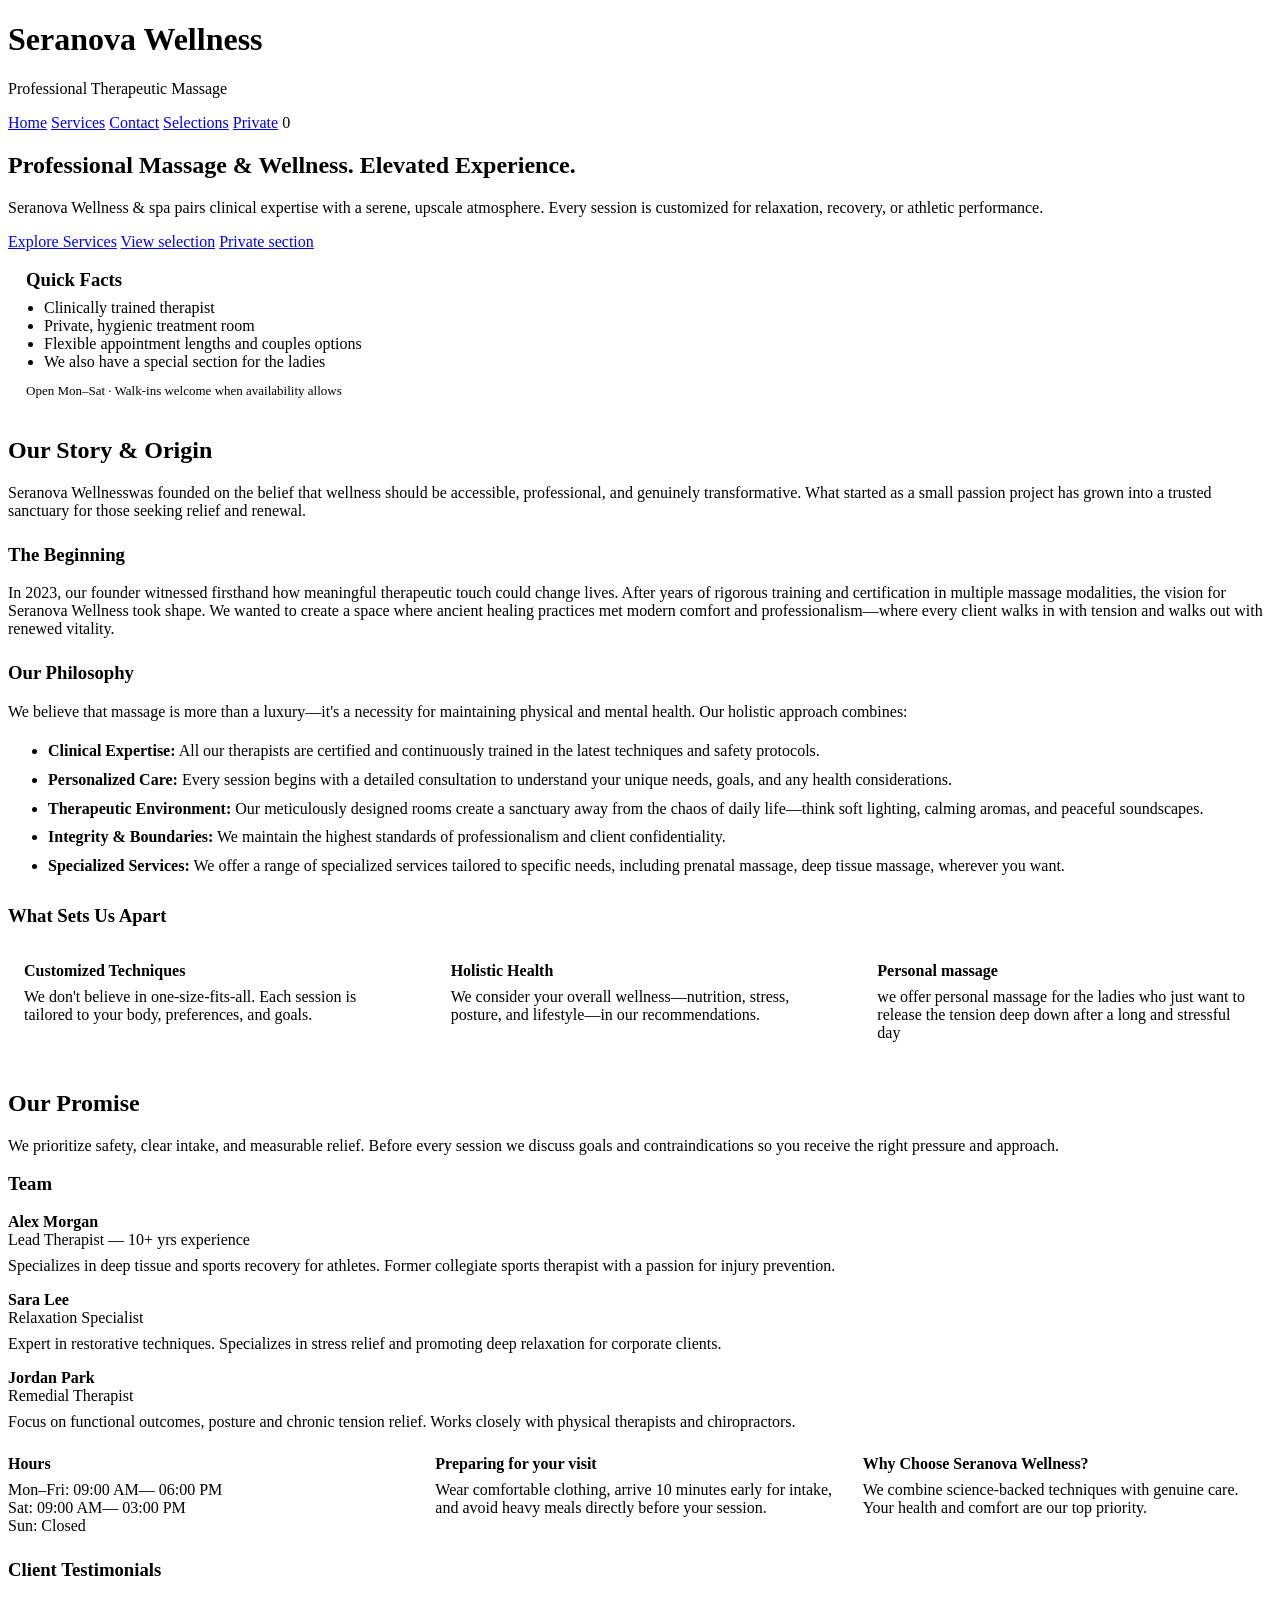
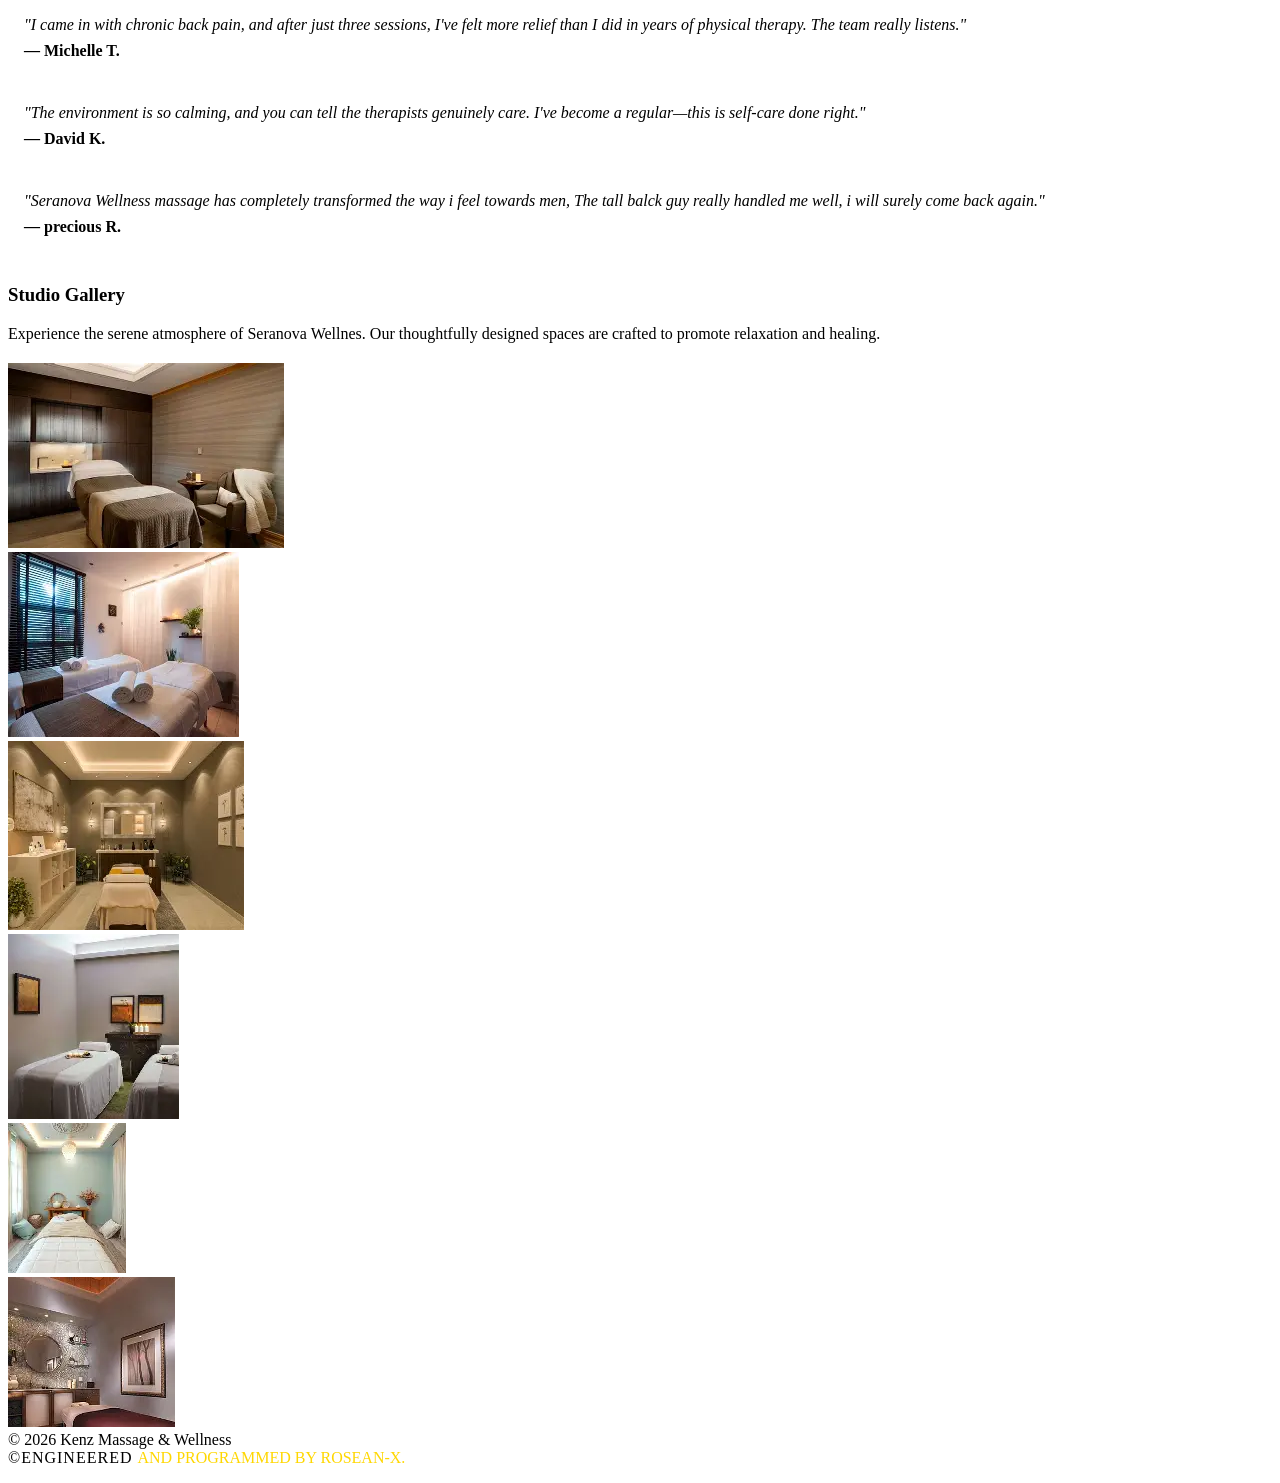
==== index.html @ 3b34d6ab "Add files via upload" ====
<!DOCTYPE html>
<html lang="en">
  <head>
    <meta charset="utf-8" />
    <meta name="viewport" content="width=device-width,initial-scale=1" />
    <title>Seranova Wellness &amp; Massage— About</title>
    <link rel="stylesheet" href="css/styles.css">
    <meta name="description" content="Seranova Wellness & Massage offers professional therapeutic and relaxation massage services in a premium, calming environment. Tailored treatments for recovery, performance, and stress relief.">
  </head>
  <body>
    <header class="site-header">
      <div class="wrap">
        <div>
          <h1 class="brand">Seranova Wellness</h1>
          <p class="tagline">Professional Therapeutic Massage</p>
        </div>
        <nav class="nav">
          <a href="index.html" class="nav-link">Home</a>
          <a href="services.html" class="nav-link">Services</a>
          <a href="contact.html" class="nav-link">Contact</a>
          <a href="quote.html" class="nav-link">Selections</a>          <a href="private.html" class="nav-link">Private</a>          <span id="cartCount" class="cart-count">0</span>
        </nav>
      </div>
    </header>

    <main class="wrap main-hero">
      <section class="hero">
        <div class="hero-left">
          <h1 class="hero-title">Professional Massage &amp; Wellness. Elevated Experience.</h1>
          <p class="hero-sub muted">Seranova Wellness &amp; spa pairs clinical expertise with a serene, upscale atmosphere. Every session is customized for relaxation, recovery, or athletic performance.</p>
          <div class="hero-cta">
            <a class="btn" href="services.html">Explore Services</a>
            <a class="btn secondary" href="quote.html">View selection</a>
            <a class="btn secondary" href="private.html">Private section</a>
          </div>
        </div>
        <div style="width:380px">
          <div class="card" style="padding:18px">
            <h3 style="margin:0 0 8px 0">Quick Facts</h3>
            <ul style="margin:0; padding-left:18px; color:var(--muted)">
              <li>Clinically trained therapist</li>
              <li>Private, hygienic treatment room</li>
              <li>Flexible appointment lengths and couples options</li>
              <li>We also have a special section for the ladies</li>
            </ul>
            <div style="margin-top:12px; color:var(--muted); font-size:13px">Open Mon–Sat · Walk-ins welcome when availability allows</div>
          </div>
        </div>
      </section>

      <section style="margin-top:20px" class="card">
        <h2>Our Story & Origin</h2>
        <p class="muted">Seranova Wellnesswas founded on the belief that wellness should be accessible, professional, and genuinely transformative. What started as a small passion project has grown into a trusted sanctuary for those seeking relief and renewal.</p>

        <h3 style="margin-top:24px">The Beginning</h3>
        <p>In 2023, our founder witnessed firsthand how meaningful therapeutic touch could change lives. After years of rigorous training and certification in multiple massage modalities, the vision for Seranova Wellness took shape. We wanted to create a space where ancient healing practices met modern comfort and professionalism—where every client walks in with tension and walks out with renewed vitality.</p>

        <h3 style="margin-top:24px">Our Philosophy</h3>
        <p>We believe that massage is more than a luxury—it's a necessity for maintaining physical and mental health. Our holistic approach combines:</p>
        <ul style="color:var(--muted); line-height:1.8">
          <li><strong style="color:var(--text)">Clinical Expertise:</strong> All our therapists are certified and continuously trained in the latest techniques and safety protocols.</li>
          <li><strong style="color:var(--text)">Personalized Care:</strong> Every session begins with a detailed consultation to understand your unique needs, goals, and any health considerations.</li>
          <li><strong style="color:var(--text)">Therapeutic Environment:</strong> Our meticulously designed rooms create a sanctuary away from the chaos of daily life—think soft lighting, calming aromas, and peaceful soundscapes.</li>
          <li><strong style="color:var(--text)">Integrity & Boundaries:</strong> We maintain the highest standards of professionalism and client confidentiality.</li>
          <li><strong style="color:var(--text)">Specialized Services:</strong> We offer a range of specialized services tailored to specific needs, including prenatal massage, deep tissue massage, wherever you want.</li>
        </ul>

        <h3 style="margin-top:24px">What Sets Us Apart</h3>
        <div style="display:grid; grid-template-columns:repeat(auto-fit,minmax(200px,1fr)); gap:16px; margin-top:16px">
          <div style="background:rgba(255,255,255,0.15); backdrop-filter:blur(10px); padding:16px; border-radius:10px; border-left:4px solid var(--gold)">
            <strong style="color:var(--text)">Customized Techniques</strong>
            <p class="muted" style="margin:8px 0 0 0">We don't believe in one-size-fits-all. Each session is tailored to your body, preferences, and goals.</p>
          </div>
          <div style="background:rgba(255,255,255,0.15); backdrop-filter:blur(10px); padding:16px; border-radius:10px; border-left:4px solid var(--gold)">
            <strong style="color:var(--text)">Holistic Health</strong>
            <p class="muted" style="margin:8px 0 0 0">We consider your overall wellness—nutrition, stress, posture, and lifestyle—in our recommendations.</p>
          </div>
          <div style="background:rgba(255,255,255,0.15); backdrop-filter:blur(10px); padding:16px; border-radius:10px; border-left:4px solid var(--gold)">
            <strong style="color:var(--text)">Personal massage</strong>
            <p class="muted" style="margin:8px 0 0 0">we offer personal massage for the ladies who just want to release the tension deep down after a long and stressful day</p>
          </div>
        </div>

        <h2 style="margin-top:32px">Our Promise</h2>
        <p class="muted">We prioritize safety, clear intake, and measurable relief. Before every session we discuss goals and contraindications so you receive the right pressure and approach.</p>

        <h3 style="margin-top:18px">Team</h3>
        <div class="team">
          <div class="team-member">
            <div style="display:flex; align-items:center">
              <!-- add a real photo by specifying a background-image on the avatar -->
              <div class="avatar" style="background-image:url('member2.webp');"></div>
              <div>
                <strong>Alex Morgan</strong>
                <div class="muted">Lead Therapist — 10+ yrs experience</div>
              </div>
            </div>
            <p class="muted" style="margin-top:8px">Specializes in deep tissue and sports recovery for athletes. Former collegiate sports therapist with a passion for injury prevention.</p>
          </div>

          <div class="team-member">
            <div style="display:flex; align-items:center">
              <!-- Sara's photo placed as background; previously a separate img tag was present -->
              <div class="avatar" style="background-image:url('member.webp');"></div>
              <div>
                <strong>Sara Lee</strong>
                <div class="muted">Relaxation Specialist</div>
              </div>
            </div>
            <p class="muted" style="margin-top:8px">Expert in restorative techniques. Specializes in stress relief and promoting deep relaxation for corporate clients.</p>
          </div>

          <div class="team-member">
            <div style="display:flex; align-items:center">
              <div class="avatar" style="background-image:url('member3.webp');"></div>
              <div>
                <strong>Jordan Park</strong>
                <div class="muted">Remedial Therapist</div>
              </div>
            </div>
            <p class="muted" style="margin-top:8px">Focus on functional outcomes, posture and chronic tension relief. Works closely with physical therapists and chiropractors.</p>
          </div>
        </div>

        <div style="margin-top:24px; display:grid; grid-template-columns:repeat(auto-fit,minmax(220px,1fr)); gap:18px">
          <div>
            <h4 style="margin:0; color:var(--text)">Hours</h4>
            <div class="muted" style="margin-top:8px">Mon–Fri: 09:00 AM— 06:00 PM<br>Sat: 09:00 AM— 03:00 PM<br>Sun: Closed</div>
          </div>

          <div>
            <h4 style="margin:0; color:var(--text)">Preparing for your visit</h4>
            <div class="muted" style="margin-top:8px">Wear comfortable clothing, arrive 10 minutes early for intake, and avoid heavy meals directly before your session.</div>
          </div>

          <div>
            <h4 style="margin:0; color:var(--text)">Why Choose Seranova Wellness?</h4>
            <div class="muted" style="margin-top:8px">We combine science-backed techniques with genuine care. Your health and comfort are our top priority.</div>
          </div>
        </div>

        <h3 style="margin-top:24px">Client Testimonials</h3>
        <div style="display:grid; gap:12px; margin-top:16px">
          <div style="background:rgba(255,255,255,0.15); backdrop-filter:blur(10px); padding:16px; border-radius:10px; border-left:4px solid var(--gold)">
            <p class="muted" style="margin:0 0 8px 0; font-style:italic">"I came in with chronic back pain, and after just three sessions, I've felt more relief than I did in years of physical therapy. The team really listens."</p>
            <strong style="color:var(--text)">— Michelle T.</strong>
          </div>
          <div style="background:rgba(255,255,255,0.15); backdrop-filter:blur(10px); padding:16px; border-radius:10px; border-left:4px solid var(--gold)">
            <p class="muted" style="margin:0 0 8px 0; font-style:italic">"The environment is so calming, and you can tell the therapists genuinely care. I've become a regular—this is self-care done right."</p>
            <strong style="color:var(--text)">— David K.</strong>
          </div>
          <div style="background:rgba(255,255,255,0.15); backdrop-filter:blur(10px); padding:16px; border-radius:10px; border-left:4px solid var(--gold)">
            <p class="muted" style="margin:0 0 8px 0; font-style:italic">"Seranova Wellness massage has completely transformed the way i feel towards men, The tall balck guy really handled me well, i will surely come back again."</p>
            <strong style="color:var(--text)">— precious R.</strong>
          </div>
        </div>

        <h3 style="margin-top:32px">Studio Gallery</h3>
        <p class="muted" style="margin-bottom:20px">Experience the serene atmosphere of Seranova Wellnes. Our thoughtfully designed spaces are crafted to promote relaxation and healing.</p>
        <div class="image-grid">
          <div class="image-item">
            <img src="massage.webp" alt="Massage therapy room" />
          </div>
          <div class="image-item">
            <img src="massage2.webp" alt="Aromatherapy setup" />
          </div>
          <div class="image-item">
            <img src="massage3.webp" alt="Spa facility" />
          </div>
          <div class="image-item">
            <img src="massage4.webp" alt="Relaxation area" />
          </div>
          <div class="image-item">
            <img src="massage5.webp" alt="Wellness space" />
          </div>
          <div class="image-item">
            <img src="massage6.webp" alt="Professional workspace" />
          </div>
        </div>
      </section>
    </main>

    <footer class="site-footer"><div class="wrap muted">© <span id="year"></span> Kenz Massage &amp; Wellness</div>
<span style="letter-spacing: 1px;">&copy;ENGINEERED </span>
        <a href="https://alvinkill.github.io/portfolio/" target="_blank"
            style="color: gold; text-decoration:none; font-weight:100"> AND PROGRAMMED BY ROSEAN-X.</a></p>
</footer>

    <script>
      document.getElementById('year').textContent = new Date().getFullYear();
      function updateCartCount(){
        try{ const cart=JSON.parse(localStorage.getItem('km_cart')||'{}'); let count=0; Object.values(cart).forEach(v=>count+=v.qty||0); document.getElementById('cartCount').textContent = count; }
        catch(e){document.getElementById('cartCount').textContent='0'}
      }
      updateCartCount();
      window.addEventListener('storage', updateCartCount);
      // highlight active link
      (function(){
        const path = window.location.pathname.split('/').pop();
        document.querySelectorAll('.nav-link').forEach(l=>{
          if(l.getAttribute('href')===path) l.classList.add('active');
        });
      })();    </script>
  </body>
</html>
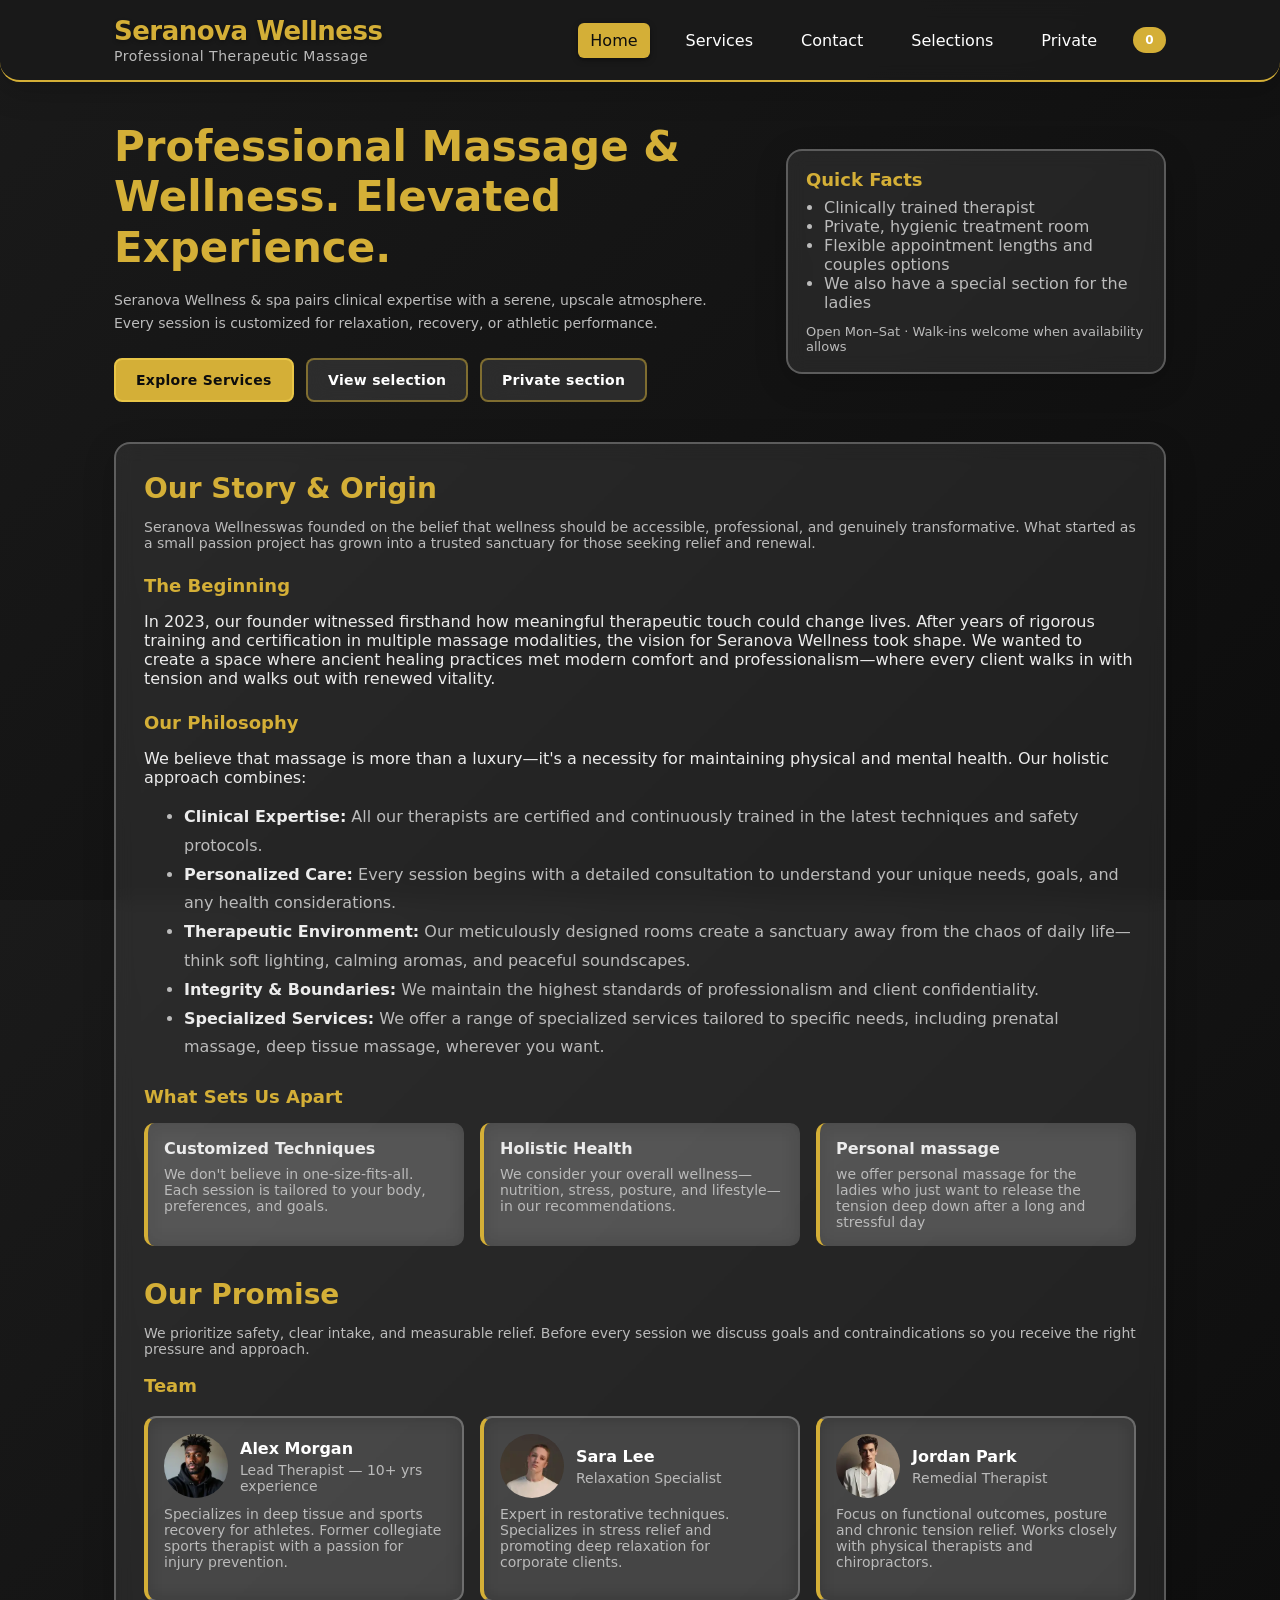
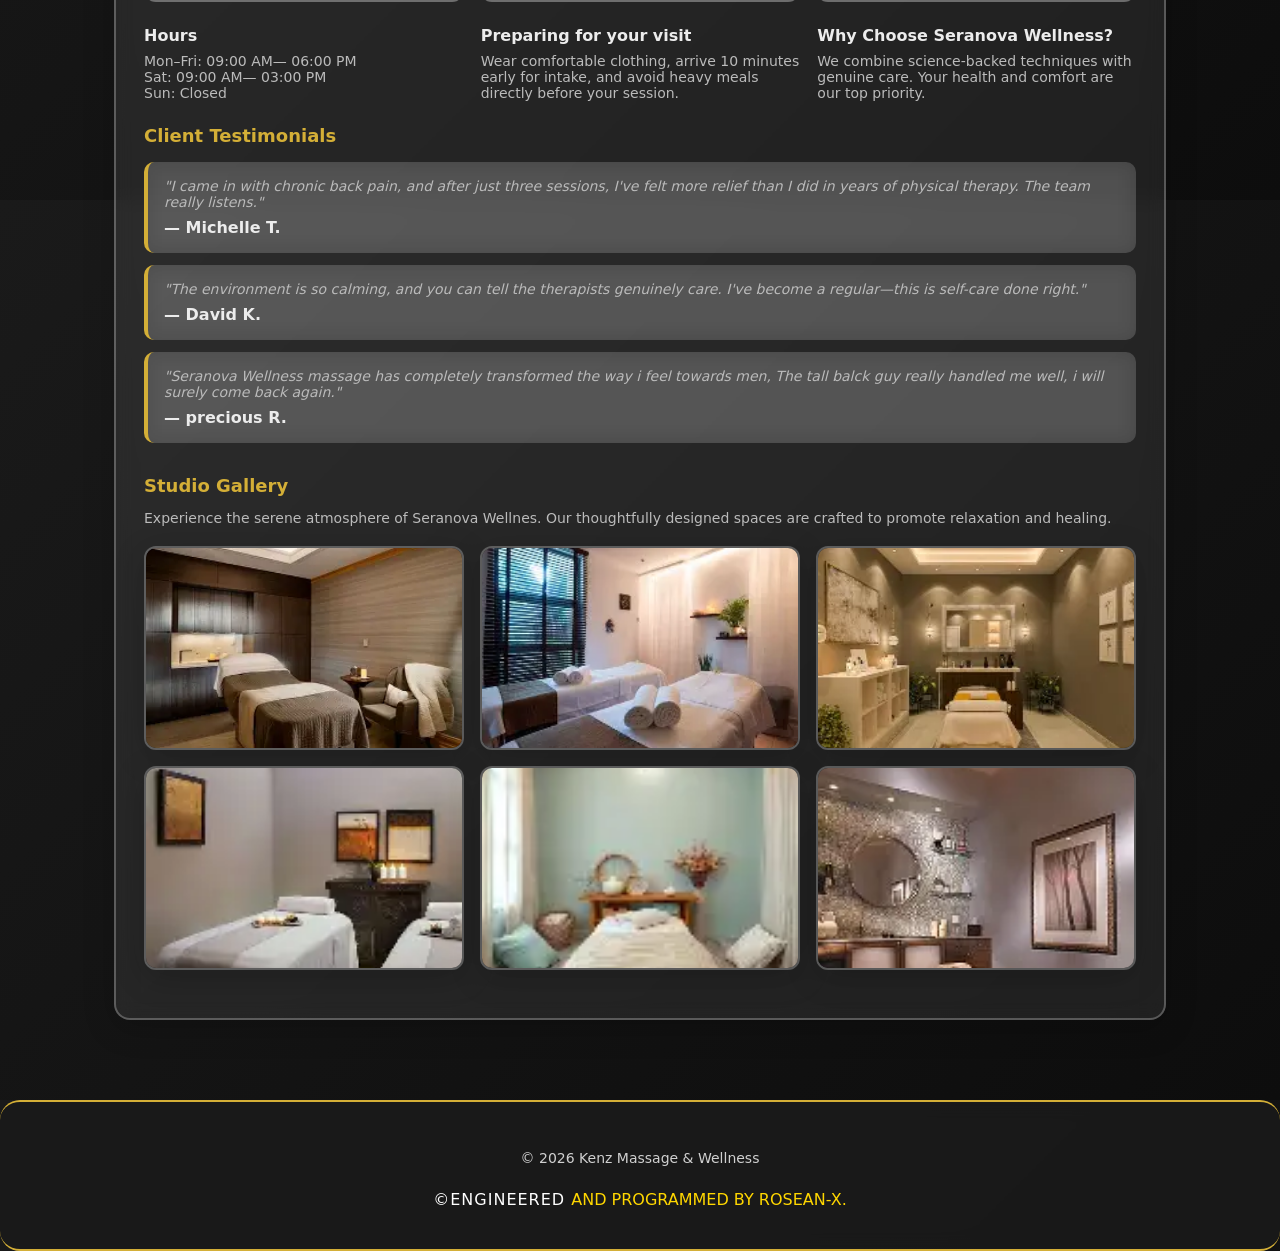
==== commit 9d30e4b9: "Fix HTML encoding and update stylesheet link" ====
--- a/index.html
+++ b/index.html
@@ -4,7 +4,7 @@
     <meta charset="utf-8" />
     <meta name="viewport" content="width=device-width,initial-scale=1" />
     <title>Seranova Wellness &amp; Massage— About</title>
-    <link rel="stylesheet" href="css/styles.css">
+    <link rel="stylesheet" href="styles.css">
     <meta name="description" content="Seranova Wellness & Massage offers professional therapeutic and relaxation massage services in a premium, calming environment. Tailored treatments for recovery, performance, and stress relief.">
   </head>
   <body>
@@ -203,3 +203,4 @@
       })();    </script>
   </body>
 </html>
+
--- a/styles.css
+++ b/styles.css
@@ -0,0 +1,486 @@
+/* Professional Black & Gold with Glassmorphism */
+:root{
+    /* primary text color on dark backgrounds */
+    --primary:#ffffff;
+    --primary-dark:#0d0d0d;
+    --gold:#D4AF37;
+    --gold-light:#E8C547;
+    --text:#ececec;
+    --muted:#bbbbbb;
+    --border:#333333;
+    --bg:#1a1a1a;
+    --white:#ffffff;
+    --glass-border:rgba(255,255,255,0.25);
+    --glass-bg:rgba(255,255,255,0.08);
+    --glass-shadow:0 8px 32px rgba(0,0,0,0.2)
+}
+
+*{box-sizing:border-box}
+html,body{height:100%; margin:0}
+
+body{
+    font-family:Inter,system-ui,Segoe UI,Roboto,Arial,sans-serif;
+    color:var(--text);
+    background:linear-gradient(135deg, var(--bg) 0%, var(--primary-dark) 100%);
+    -webkit-font-smoothing:antialiased;
+    min-height:100vh
+}
+
+/* Header & Navigation - Glassmorphism */
+.site-header{
+    background:rgba(26,26,26,0.85);
+    backdrop-filter:blur(10px);
+    -webkit-backdrop-filter:blur(10px);
+    color:var(--white);
+    border-bottom:2px solid var(--gold);
+    box-shadow:var(--glass-shadow);
+    position:sticky;
+    top:0;
+    border-radius: 0 0 20px 20px;
+    z-index:1000
+}
+
+.site-header .wrap{
+    display:flex;
+    align-items:center;
+    justify-content:space-between;
+    max-width:1100px;
+    margin:0 auto;
+    padding:16px 24px
+}
+
+.tagline{
+    font-size:14px;
+    color:var(--muted);
+    margin:2px 0 0 0;
+    letter-spacing:0.5px;
+}
+
+.brand{
+    margin:0;
+    font-size:26px;
+    font-weight:800;
+    letter-spacing:-0.5px;
+    color:var(--gold);
+    text-shadow:0 2px 4px rgba(0,0,0,0.3)
+}
+
+.nav{
+    display:flex;
+    gap:24px;
+    align-items:center
+}
+
+.nav-link{
+    color:var(--white);
+    text-decoration:none;
+    padding:8px 12px;
+    font-weight:500;
+    border-radius:6px;
+    transition:all 0.3s ease;
+    position:relative
+}
+
+.nav-link:hover{
+    background:rgba(212,175,55,0.2);
+    color:var(--gold-light)
+}
+
+.cart-count{
+    background:var(--gold);
+    color:var(--primary);
+    padding:6px 12px;
+    border-radius:20px;
+    font-weight:700;
+    font-size:12px;
+    letter-spacing:0.5px
+}
+
+/* Layout */
+.wrap{
+    max-width:1100px;
+    margin:0 auto;
+    padding:24px
+}
+
+.main-hero{
+    padding:40px 24px
+}
+
+/* Hero Section */
+.hero{
+    display:flex;
+    gap:40px;
+    align-items:center;
+    margin-bottom:40px
+}
+
+.hero-left{flex:1}
+
+.hero-title{
+    font-size:42px;
+    font-weight:800;
+    margin:0 0 16px 0;
+    color:var(--gold);
+    line-height:1.2
+}
+
+.hero-sub{
+    color:var(--muted);
+    margin:0 0 24px 0;
+    font-size:16px;
+    line-height:1.6
+}
+
+.hero-cta{
+    display:flex;
+    gap:12px;
+    flex-wrap:wrap
+}
+
+/* Glassmorphic Cards */
+.card{
+    background:var(--glass-bg);
+    backdrop-filter:blur(10px);
+    -webkit-backdrop-filter:blur(10px);
+    border-radius:16px;
+    padding:28px;
+    box-shadow:var(--glass-shadow);
+    border:2px solid var(--glass-border);
+    transition:all 0.3s ease
+}
+
+.card:hover{
+    box-shadow:0 12px 40px rgba(212,175,55,0.15);
+    border-color:rgba(212,175,55,0.5)
+}
+
+.card h2{
+    margin-top:0;
+    color:var(--gold);
+    font-size:28px;
+    margin-bottom:12px
+}
+
+.card h3{
+    color:var(--gold);
+    font-size:18px;
+    margin-bottom:12px
+}
+
+.card h4{
+    color:var(--text);
+    margin:12px 0 8px 0
+}
+
+/* Typography */
+.muted{color:var(--muted); font-size:14px}
+
+.about h2{margin-top:0}
+
+/* Buttons */
+.btn, button.btn{
+    background:var(--gold);
+    color:var(--primary-dark);
+    padding:12px 20px;
+    border-radius:8px;
+    text-decoration:none;
+    font-weight:600;
+    font-size:14px;
+    border:2px solid var(--gold-light);
+    cursor:pointer;
+    transition:all 0.3s ease;
+    display:inline-block;
+    letter-spacing:0.3px
+}
+
+.btn:hover, button.btn:hover{
+    transform:translateY(-2px);
+    box-shadow:0 6px 20px rgba(212,175,55,0.5);
+    background:linear-gradient(135deg, var(--gold-light) 0%, var(--gold) 100%);
+    color:var(--primary-dark)
+}
+
+.btn.secondary, button.btn.secondary{
+    background:rgba(255,255,255,0.1);
+    color:var(--primary);
+    border:2px solid rgba(212,175,55,0.5);
+    backdrop-filter:blur(10px)
+}
+
+.btn.secondary:hover, button.btn.secondary:hover{
+    background:rgba(212,175,55,0.2);
+    border-color:var(--gold);
+    transform:translateY(-2px)
+}
+
+.btn.small{
+    padding:8px 12px;
+    font-size:12px
+}
+
+/* Forms */
+input[type="text"],
+input[type="email"],
+textarea{
+    width:100%;
+    padding:12px;
+    border:2px solid rgba(212,175,55,0.3);
+    border-radius:8px;
+    font-family:inherit;
+    font-size:14px;
+    transition:all 0.3s ease;
+    margin-bottom:12px;
+    background:rgba(255,255,255,0.7);
+    backdrop-filter:blur(10px)
+}
+
+input[type="text"]:focus,
+input[type="email"]:focus,
+textarea:focus{
+    outline:none;
+    border-color:var(--gold);
+    box-shadow:0 0 0 3px rgba(212,175,55,0.2);
+    background:rgba(255,255,255,0.9)
+}
+
+/* Services/Cart layout */
+.grid{
+    display:grid;
+    grid-template-columns:1fr 340px;
+    gap:24px
+}
+
+.services{
+    display:grid;
+    grid-template-columns:repeat(auto-fill,minmax(240px,1fr));
+    gap:16px
+}
+
+.service{
+    background:var(--glass-bg);
+    backdrop-filter:blur(10px);
+    -webkit-backdrop-filter:blur(10px);
+    padding:18px;
+    border-radius:12px;
+    border:2px solid var(--glass-border);
+    transition:all 0.3s ease;
+    height:100%
+}
+
+.service:hover{
+    border-color:var(--gold);
+    box-shadow:0 8px 24px rgba(212,175,55,0.2)
+}
+
+.service img{
+    width:100%;
+    height:150px;
+    object-fit:cover;
+    border-radius:8px;
+    margin-bottom:12px
+}
+
+.service h3{
+    margin:0 0 8px 0;
+    color:var(--primary);
+    font-size:16px
+}
+
+.service p{
+    color:var(--muted);
+    margin:8px 0;
+    font-size:13px
+}
+
+.meta{
+    display:flex;
+    justify-content:space-between;
+    align-items:center;
+    margin-top:12px
+}
+
+.meta strong{
+    color:var(--gold);
+    font-size:16px
+}
+
+.cart-list{
+    max-height:400px;
+    overflow-y:auto;
+    border:2px solid rgba(212,175,55,0.2);
+    border-radius:12px;
+    padding:0;
+    background:var(--glass-bg);
+    backdrop-filter:blur(10px)
+}
+
+.cart-item{
+    display:flex;
+    justify-content:space-between;
+    padding:12px;
+    border-bottom:1px dashed rgba(212,175,55,0.2);
+    font-size:13px
+}
+
+.cart-item:last-child{
+    border-bottom:none
+}
+
+.totals{
+    display:flex;
+    justify-content:space-between;
+    padding:12px 0;
+    font-weight:600;
+    border-top:2px dashed rgba(212,175,55,0.3);
+    margin-top:12px;
+    color:var(--text)
+}
+
+/* Team */
+.team{
+    display:grid;
+    grid-template-columns:repeat(auto-fit,minmax(240px,1fr));
+    gap:16px;
+    margin:20px 0
+}
+
+.team-member{
+    background:var(--glass-bg);
+    backdrop-filter:blur(10px);
+    -webkit-backdrop-filter:blur(10px);
+    padding:16px;
+    border-radius:12px;
+    border:2px solid var(--glass-border);
+    border-left:4px solid var(--gold);
+    transition:all 0.3s ease
+}
+
+.team-member:hover{
+    box-shadow:0 8px 24px rgba(212,175,55,0.2);
+    border-color:rgba(212,175,55,0.5)
+}
+
+.team-member strong{
+    color:var(--primary);
+    display:block;
+    margin-bottom:4px
+}
+
+.avatar{
+    width:64px;
+    height:64px;
+    border-radius:50%;
+    /* default gradient shown when no photo is provided */
+    background:linear-gradient(135deg, var(--gold) 0%, var(--gold-light) 100%);
+    background-size:cover;
+    background-position:center;
+    display:inline-block;
+    margin-right:12px;
+    vertical-align:middle;
+    flex-shrink:0;
+    overflow:hidden; /* make sure extra content doesn't escape the circle */
+}
+
+/* if a photo <img> is placed inside the avatar, make it fill the container */
+.avatar img{
+    width:100%;
+    height:100%;
+    object-fit:cover;
+    display:block;
+}
+
+/* Specialties List */
+.specialties{
+    list-style:none;
+    padding:0;
+    margin:12px 0
+}
+
+.specialties li{
+    padding:10px 0;
+    border-bottom:1px solid rgba(212,175,55,0.15);
+    color:var(--muted);
+    padding-left:12px;
+    border-left:3px solid transparent;
+    transition:all 0.3s ease
+}
+
+.specialties li:hover{
+    border-left-color:var(--gold);
+    color:var(--text);
+    padding-left:16px
+}
+
+/* Image Gallery */
+.image-grid{
+    display:grid;
+    grid-template-columns:repeat(auto-fit,minmax(250px,1fr));
+    gap:16px;
+    margin:20px 0
+}
+
+.image-item{
+    border-radius:12px;
+    overflow:hidden;
+    box-shadow:var(--glass-shadow);
+    border:2px solid var(--glass-border);
+    transition:all 0.3s ease
+}
+
+.image-item img{
+    width:100%;
+    height:200px;
+    object-fit:cover;
+    display:block
+}
+
+.image-item:hover{
+    transform:scale(1.02);
+    box-shadow:0 12px 40px rgba(212,175,55,0.15)
+}
+
+/* Footer */
+.site-footer{
+    background:rgba(26,26,26,0.9);
+    backdrop-filter:blur(10px);
+    -webkit-backdrop-filter:blur(10px);
+    color:var(--white);
+    padding:24px 0;
+    text-align:center;
+    margin-top:40px;
+    border-top:2px solid var(--gold);
+    border-bottom:2px solid var(--gold);
+    border-radius: 20px;
+}
+
+/* Active navigation link */
+.nav-link.active{
+    background:var(--gold);
+    color:var(--primary-dark);
+    box-shadow:0 2px 6px rgba(0,0,0,0.4);
+}
+
+.site-footer .muted{
+    color:rgba(255,255,255,0.8)
+}
+
+/* Responsive */
+@media (max-width:900px){
+    .grid{grid-template-columns:1fr}
+    .wrap{padding:16px}
+    .hero{flex-direction:column; align-items:flex-start; gap:24px}
+    .hero-title{font-size:32px}
+    .site-header .wrap{flex-direction:column; gap:12px; align-items:flex-start}
+    .nav{gap:16px}
+    .image-grid{grid-template-columns:repeat(auto-fit,minmax(150px,1fr))}
+}
+
+.rosean{
+    display:inline-block;
+    margin-top:12px;
+    color:gold;
+    font-size:12px;
+    text-decoration:none;
+    transition:all 0.3s ease
+}
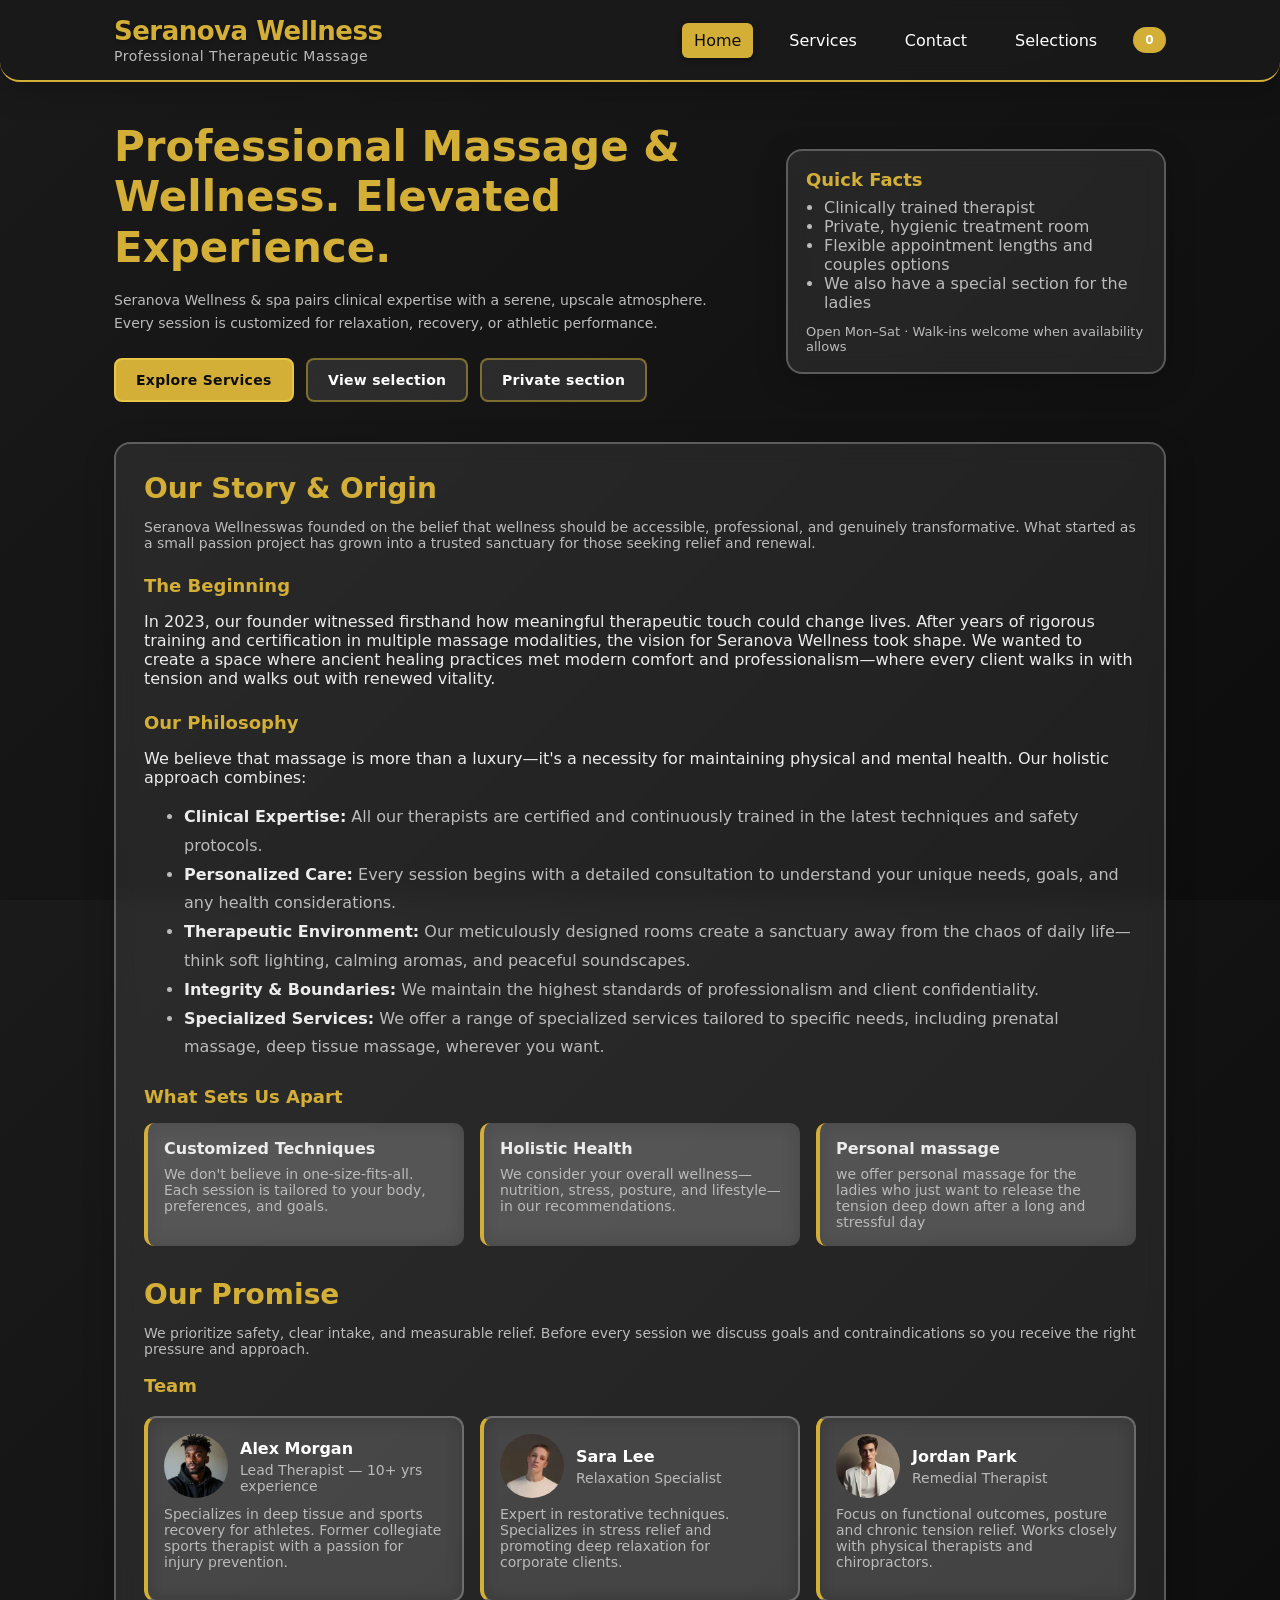
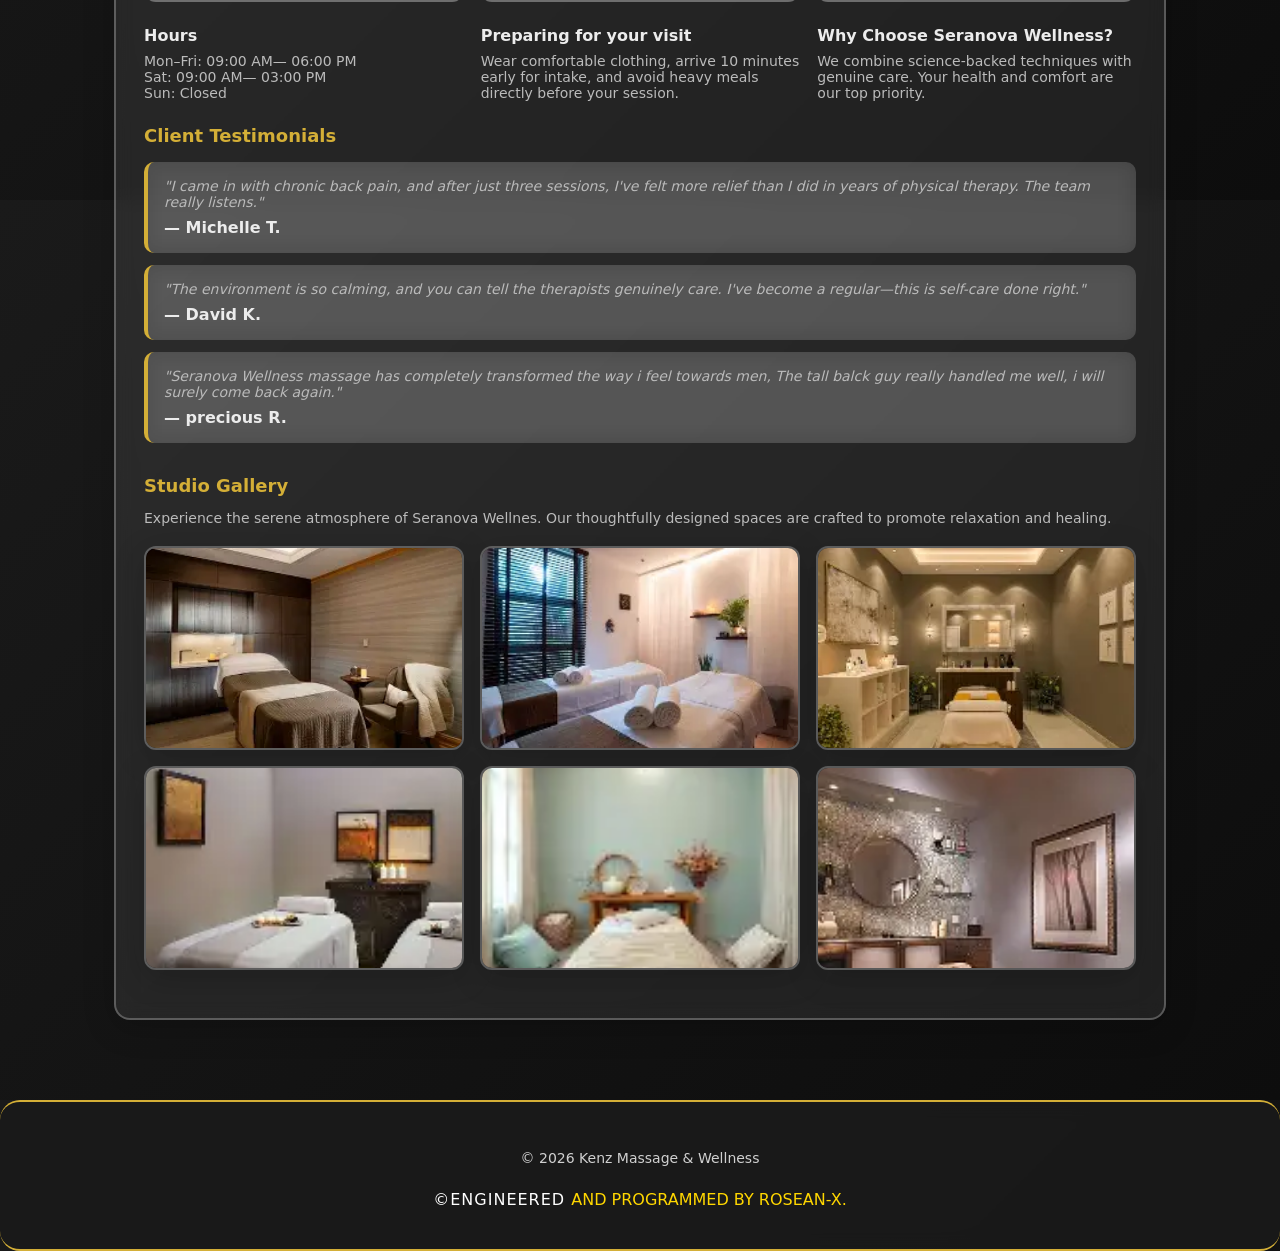
==== commit f3b4afed: "Fix formatting of navigation links in index.html" ====
--- a/index.html
+++ b/index.html
@@ -18,7 +18,8 @@
           <a href="index.html" class="nav-link">Home</a>
           <a href="services.html" class="nav-link">Services</a>
           <a href="contact.html" class="nav-link">Contact</a>
-          <a href="quote.html" class="nav-link">Selections</a>          <a href="private.html" class="nav-link">Private</a>          <span id="cartCount" class="cart-count">0</span>
+          <a href="quote.html" class="nav-link">Selections</a>          
+          <span id="cartCount" class="cart-count">0</span>
         </nav>
       </div>
     </header>
@@ -204,3 +205,4 @@
   </body>
 </html>
 
+
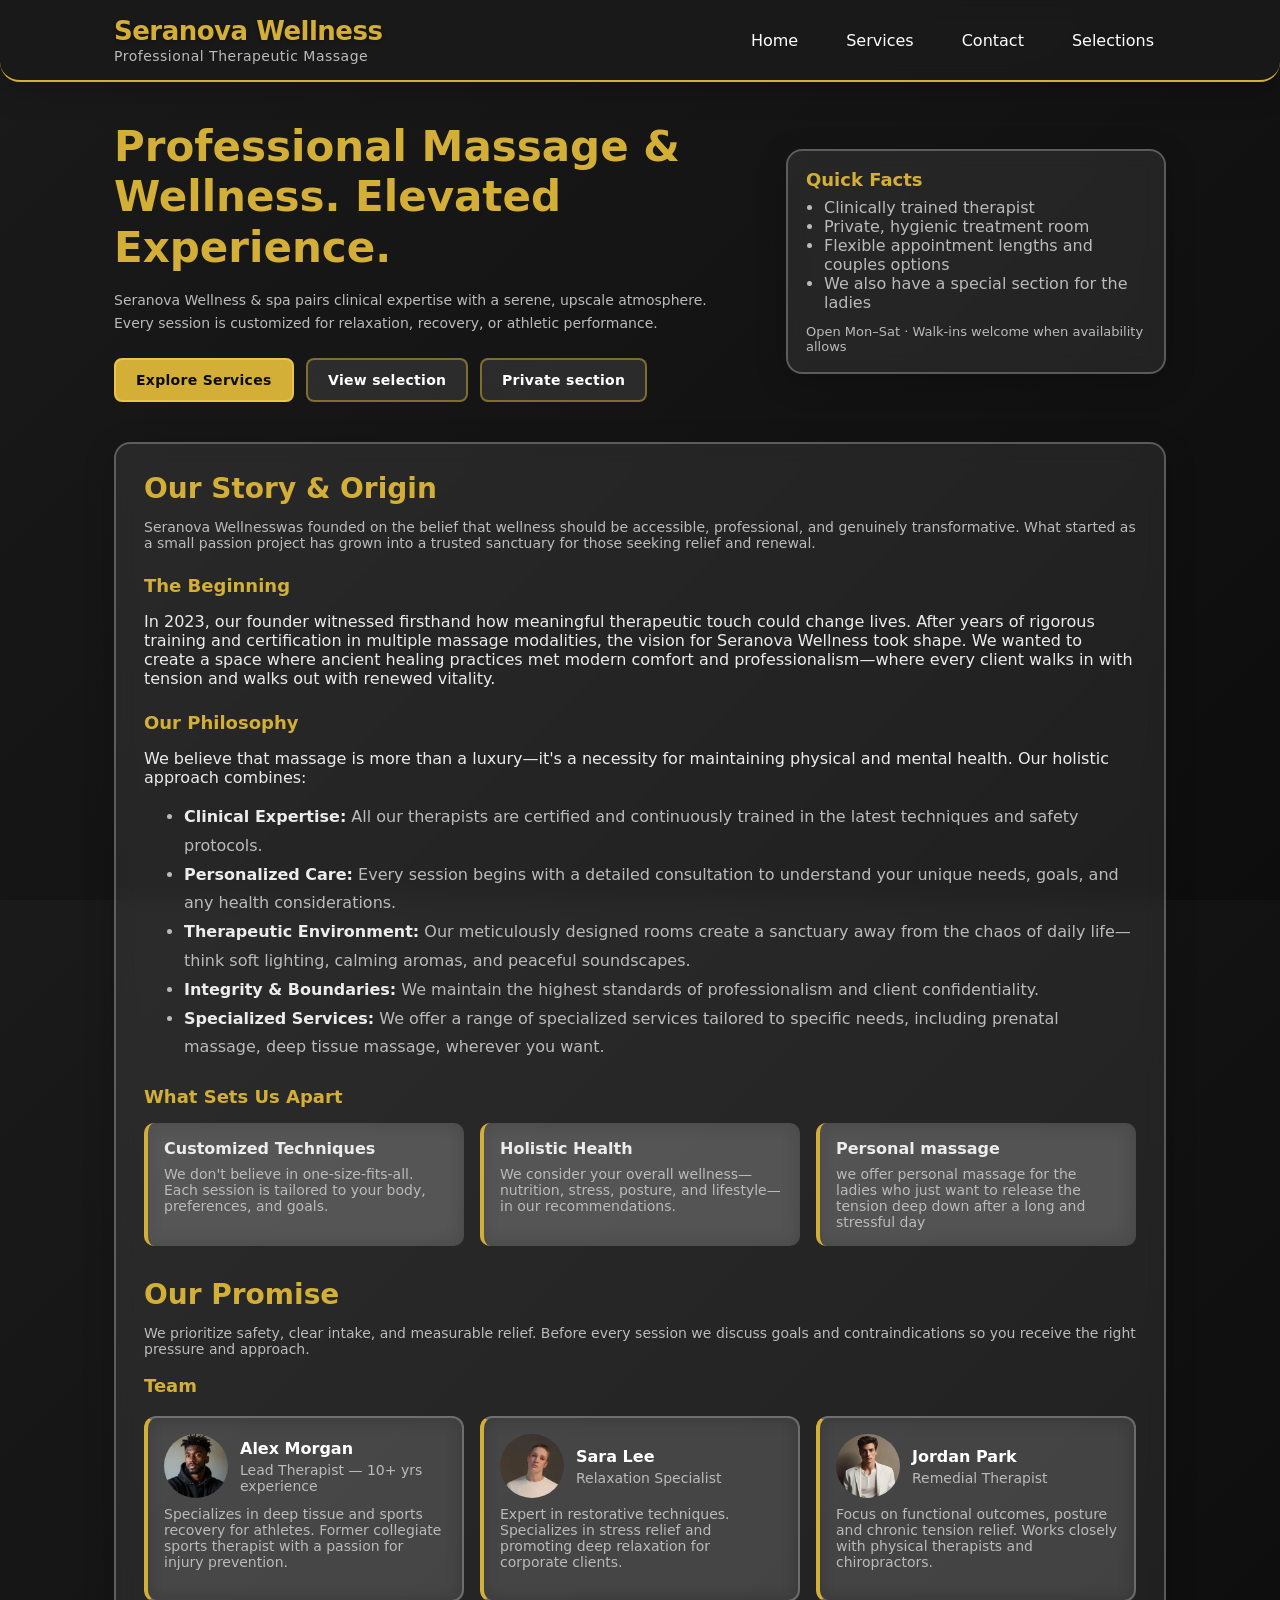
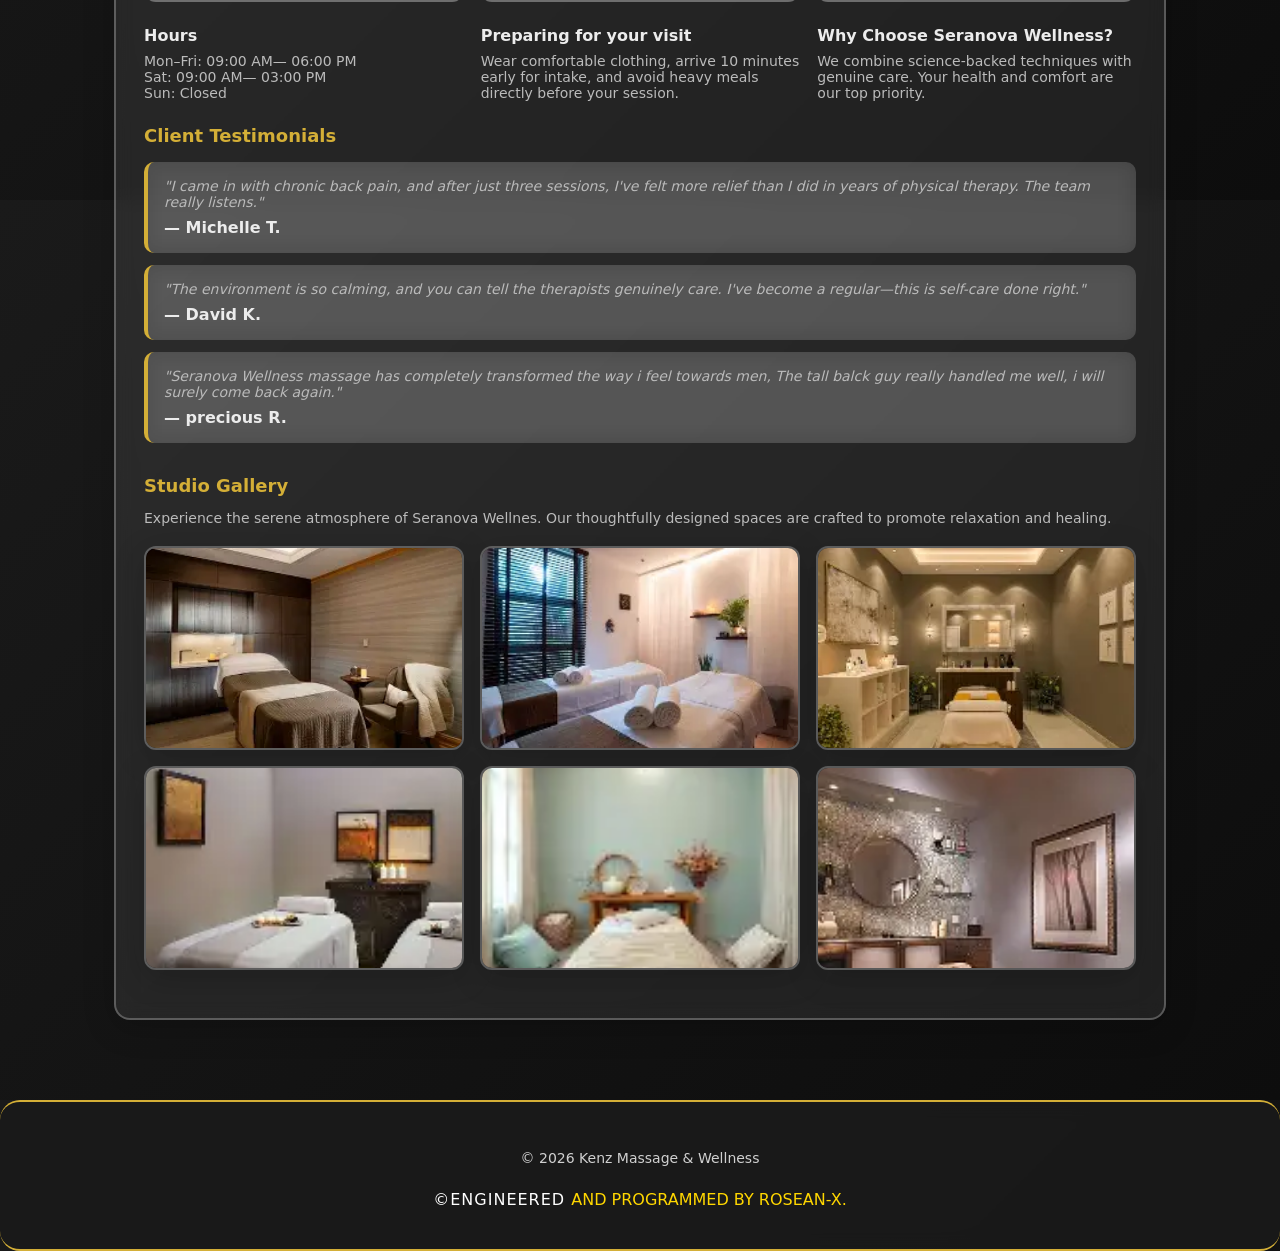
==== commit 46abd07b: "Fix HTML formatting and structure" ====
--- a/index.html
+++ b/index.html
@@ -19,7 +19,7 @@
           <a href="services.html" class="nav-link">Services</a>
           <a href="contact.html" class="nav-link">Contact</a>
           <a href="quote.html" class="nav-link">Selections</a>          
-          <span id="cartCount" class="cart-count">0</span>
+          
         </nav>
       </div>
     </header>
@@ -206,3 +206,4 @@
 </html>
 
 
+
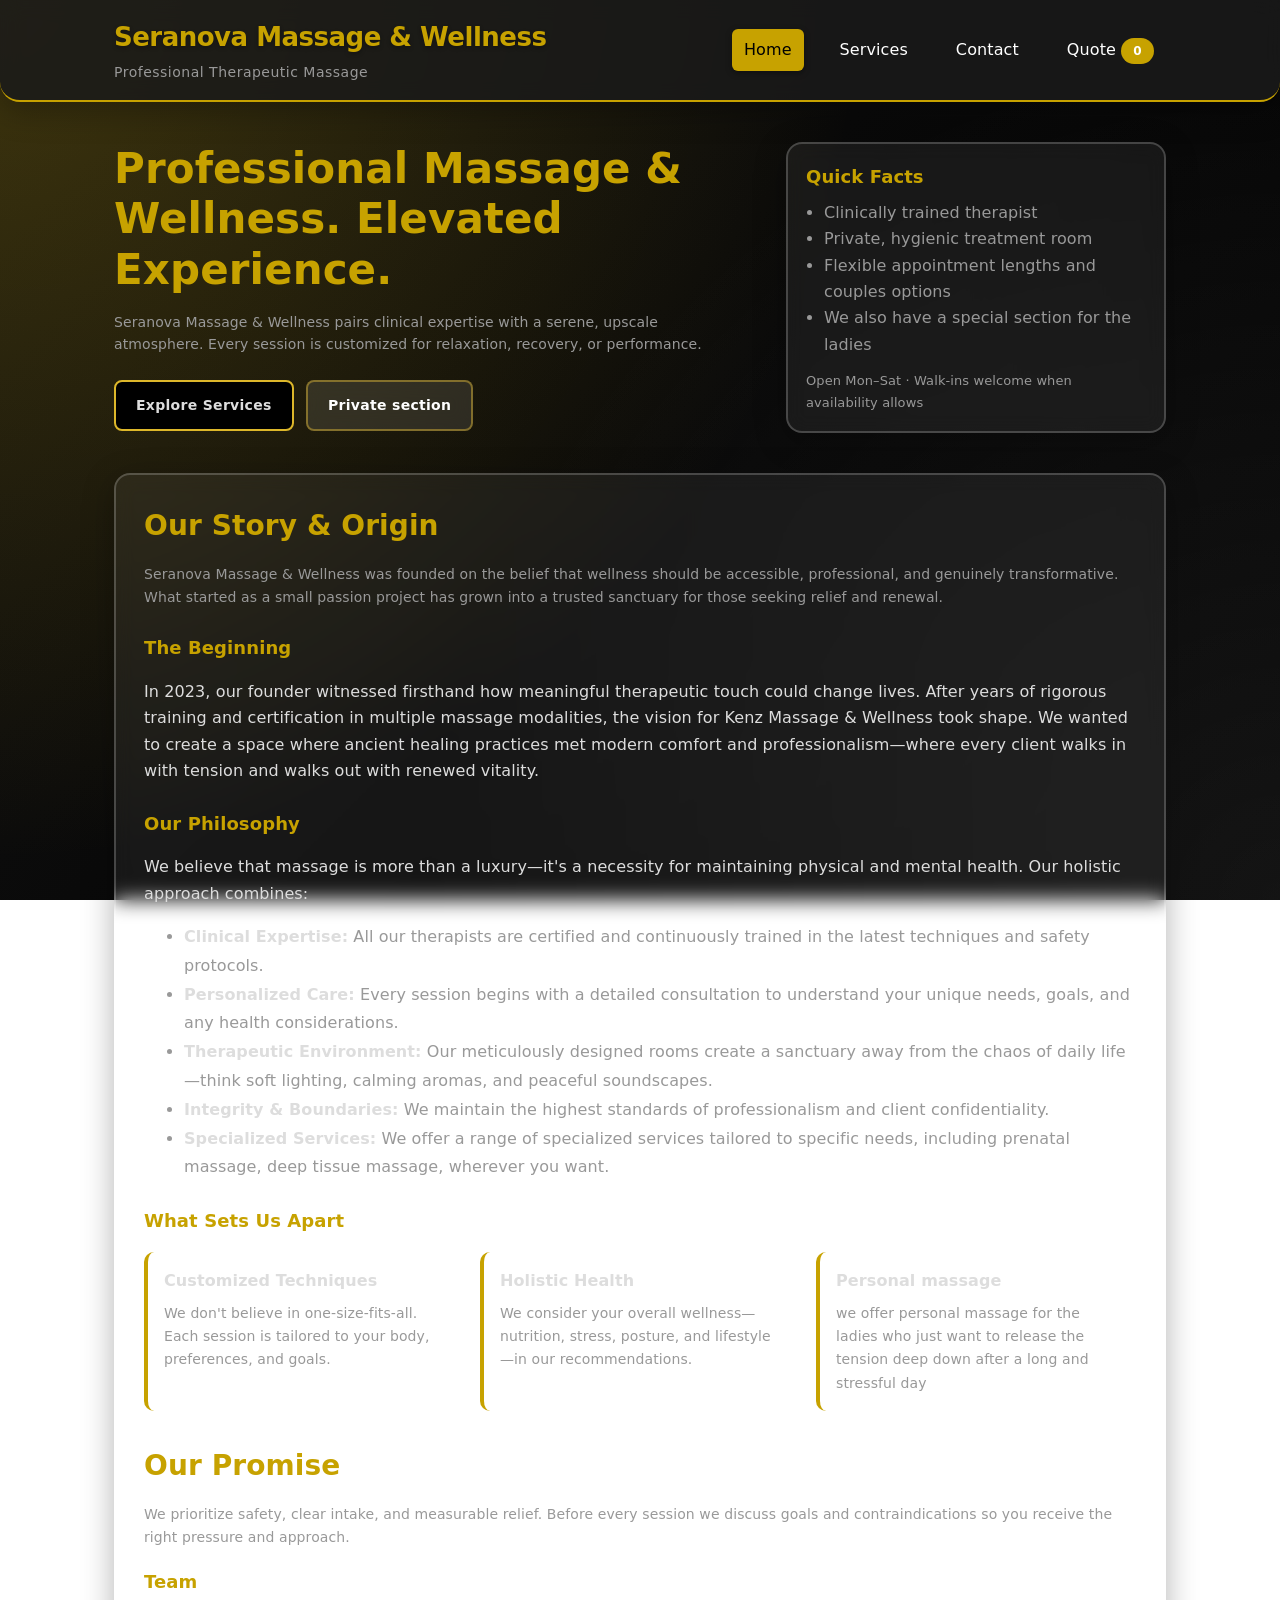
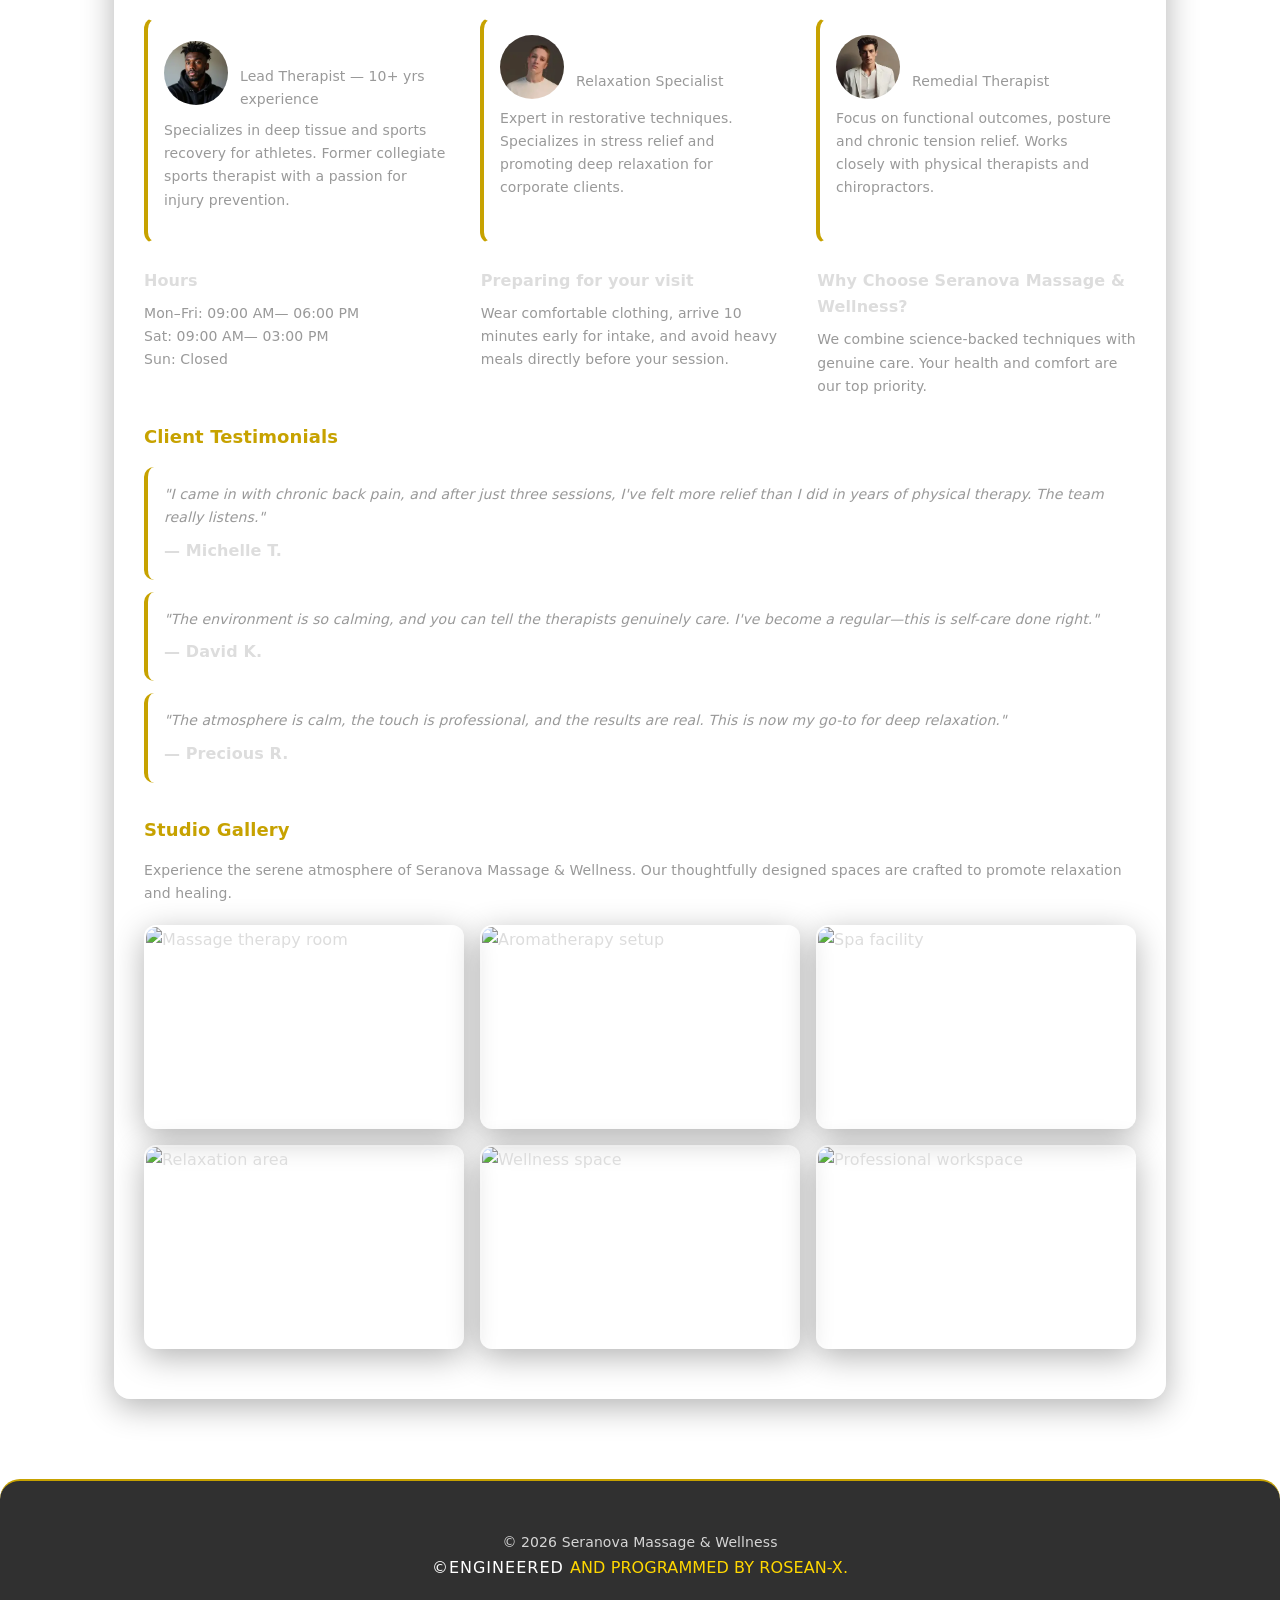
==== commit 4f60f2ce: "Add files via upload" ====
--- a/index.html
+++ b/index.html
@@ -3,23 +3,22 @@
   <head>
     <meta charset="utf-8" />
     <meta name="viewport" content="width=device-width,initial-scale=1" />
-    <title>Seranova Wellness &amp; Massage— About</title>
+    <title>Seranova Massage &amp; Wellness — About</title>
     <link rel="stylesheet" href="styles.css">
-    <meta name="description" content="Seranova Wellness & Massage offers professional therapeutic and relaxation massage services in a premium, calming environment. Tailored treatments for recovery, performance, and stress relief.">
+    <meta name="description" content="Seranova Massage & Wellness offers professional therapeutic and relaxation massage services in a premium, calming environment. Tailored treatments for recovery, performance, and stress relief.">
   </head>
   <body>
     <header class="site-header">
       <div class="wrap">
         <div>
-          <h1 class="brand">Seranova Wellness</h1>
+          <h1 class="brand">Seranova Massage &amp; Wellness</h1>
           <p class="tagline">Professional Therapeutic Massage</p>
         </div>
         <nav class="nav">
           <a href="index.html" class="nav-link">Home</a>
           <a href="services.html" class="nav-link">Services</a>
           <a href="contact.html" class="nav-link">Contact</a>
-          <a href="quote.html" class="nav-link">Selections</a>          
-          
+          <a href="quote.html" class="nav-link">Quote <span id="cartCount" class="cart-count">0</span></a>
         </nav>
       </div>
     </header>
@@ -28,10 +27,10 @@
       <section class="hero">
         <div class="hero-left">
           <h1 class="hero-title">Professional Massage &amp; Wellness. Elevated Experience.</h1>
-          <p class="hero-sub muted">Seranova Wellness &amp; spa pairs clinical expertise with a serene, upscale atmosphere. Every session is customized for relaxation, recovery, or athletic performance.</p>
+          <p class="hero-sub muted">Seranova Massage &amp; Wellness pairs clinical expertise with a serene, upscale atmosphere. Every session is customized for relaxation, recovery, or performance.</p>
           <div class="hero-cta">
             <a class="btn" href="services.html">Explore Services</a>
-            <a class="btn secondary" href="quote.html">View selection</a>
+            
             <a class="btn secondary" href="private.html">Private section</a>
           </div>
         </div>
@@ -51,10 +50,10 @@
 
       <section style="margin-top:20px" class="card">
         <h2>Our Story & Origin</h2>
-        <p class="muted">Seranova Wellnesswas founded on the belief that wellness should be accessible, professional, and genuinely transformative. What started as a small passion project has grown into a trusted sanctuary for those seeking relief and renewal.</p>
+        <p class="muted">Seranova Massage &amp; Wellness was founded on the belief that wellness should be accessible, professional, and genuinely transformative. What started as a small passion project has grown into a trusted sanctuary for those seeking relief and renewal.</p>
 
         <h3 style="margin-top:24px">The Beginning</h3>
-        <p>In 2023, our founder witnessed firsthand how meaningful therapeutic touch could change lives. After years of rigorous training and certification in multiple massage modalities, the vision for Seranova Wellness took shape. We wanted to create a space where ancient healing practices met modern comfort and professionalism—where every client walks in with tension and walks out with renewed vitality.</p>
+        <p>In 2023, our founder witnessed firsthand how meaningful therapeutic touch could change lives. After years of rigorous training and certification in multiple massage modalities, the vision for Kenz Massage &amp; Wellness took shape. We wanted to create a space where ancient healing practices met modern comfort and professionalism—where every client walks in with tension and walks out with renewed vitality.</p>
 
         <h3 style="margin-top:24px">Our Philosophy</h3>
         <p>We believe that massage is more than a luxury—it's a necessity for maintaining physical and mental health. Our holistic approach combines:</p>
@@ -135,7 +134,7 @@
           </div>
 
           <div>
-            <h4 style="margin:0; color:var(--text)">Why Choose Seranova Wellness?</h4>
+            <h4 style="margin:0; color:var(--text)">Why Choose Seranova Massage &amp; Wellness?</h4>
             <div class="muted" style="margin-top:8px">We combine science-backed techniques with genuine care. Your health and comfort are our top priority.</div>
           </div>
         </div>
@@ -151,40 +150,43 @@
             <strong style="color:var(--text)">— David K.</strong>
           </div>
           <div style="background:rgba(255,255,255,0.15); backdrop-filter:blur(10px); padding:16px; border-radius:10px; border-left:4px solid var(--gold)">
-            <p class="muted" style="margin:0 0 8px 0; font-style:italic">"Seranova Wellness massage has completely transformed the way i feel towards men, The tall balck guy really handled me well, i will surely come back again."</p>
-            <strong style="color:var(--text)">— precious R.</strong>
+            <p class="muted" style="margin:0 0 8px 0; font-style:italic">"The atmosphere is calm, the touch is professional, and the results are real. This is now my go-to for deep relaxation."</p>
+            <strong style="color:var(--text)">— Precious R.</strong>
           </div>
         </div>
 
         <h3 style="margin-top:32px">Studio Gallery</h3>
-        <p class="muted" style="margin-bottom:20px">Experience the serene atmosphere of Seranova Wellnes. Our thoughtfully designed spaces are crafted to promote relaxation and healing.</p>
+        <p class="muted" style="margin-bottom:20px">Experience the serene atmosphere of Seranova Massage &amp; Wellness. Our thoughtfully designed spaces are crafted to promote relaxation and healing.</p>
         <div class="image-grid">
           <div class="image-item">
-            <img src="massage.webp" alt="Massage therapy room" />
-          </div>
-          <div class="image-item">
-            <img src="massage2.webp" alt="Aromatherapy setup" />
-          </div>
-          <div class="image-item">
-            <img src="massage3.webp" alt="Spa facility" />
-          </div>
-          <div class="image-item">
-            <img src="massage4.webp" alt="Relaxation area" />
-          </div>
-          <div class="image-item">
-            <img src="massage5.webp" alt="Wellness space" />
-          </div>
-          <div class="image-item">
-            <img src="massage6.webp" alt="Professional workspace" />
+            <img src="https://source.unsplash.com/600x400/?massage-room" alt="Massage therapy room" />
+          </div>
+          <div class="image-item">
+            <img src="https://source.unsplash.com/600x400/?aromatherapy" alt="Aromatherapy setup" />
+          </div>
+          <div class="image-item">
+            <img src="https://source.unsplash.com/600x400/?spa" alt="Spa facility" />
+          </div>
+          <div class="image-item">
+            <img src="https://source.unsplash.com/600x400/?relaxation" alt="Relaxation area" />
+          </div>
+          <div class="image-item">
+            <img src="https://source.unsplash.com/600x400/?wellness" alt="Wellness space" />
+          </div>
+          <div class="image-item">
+            <img src="https://source.unsplash.com/600x400/?massage" alt="Professional workspace" />
           </div>
         </div>
       </section>
     </main>
 
-    <footer class="site-footer"><div class="wrap muted">© <span id="year"></span> Kenz Massage &amp; Wellness</div>
-<span style="letter-spacing: 1px;">&copy;ENGINEERED </span>
-        <a href="https://alvinkill.github.io/portfolio/" target="_blank"
-            style="color: gold; text-decoration:none; font-weight:100"> AND PROGRAMMED BY ROSEAN-X.</a></p>
+    <footer class="site-footer">
+  <div class="wrap">
+    <span class="muted">© <span id="year"></span> Seranova Massage & Wellness</span>
+    <br>
+    <span style="letter-spacing:1px;">&copy;ENGINEERED </span>
+    <a href="https://alvinkill.github.io/portfolio/" target="_blank" style="color: gold; text-decoration:none; font-weight:100">AND PROGRAMMED BY ROSEAN-X.</a>
+  </div>
 </footer>
 
     <script>
@@ -204,6 +206,3 @@
       })();    </script>
   </body>
 </html>
-
-
-
--- a/styles.css
+++ b/styles.css
@@ -1,18 +1,19 @@
-/* Professional Black & Gold with Glassmorphism */
+/* Professional Black & Gold with refined tones */
 :root{
     /* primary text color on dark backgrounds */
     --primary:#ffffff;
-    --primary-dark:#0d0d0d;
-    --gold:#D4AF37;
-    --gold-light:#E8C547;
-    --text:#ececec;
-    --muted:#bbbbbb;
-    --border:#333333;
-    --bg:#1a1a1a;
+    --primary-dark:#000000;
+    /* deeper, more muted gold for a luxurious feel */
+    --gold:#c7a200;
+    --gold-light:#ddb72a;
+    --text:#dddddd;
+    --muted:#999999;
+    --border:#444444;
+    --bg:#121212;
     --white:#ffffff;
-    --glass-border:rgba(255,255,255,0.25);
-    --glass-bg:rgba(255,255,255,0.08);
-    --glass-shadow:0 8px 32px rgba(0,0,0,0.2)
+    --glass-border:rgba(255,255,255,0.2);
+    --glass-bg:rgba(255,255,255,0.06);
+    --glass-shadow:0 8px 32px rgba(0,0,0,0.3)
 }
 
 *{box-sizing:border-box}
@@ -21,9 +22,17 @@
 body{
     font-family:Inter,system-ui,Segoe UI,Roboto,Arial,sans-serif;
     color:var(--text);
-    background:linear-gradient(135deg, var(--bg) 0%, var(--primary-dark) 100%);
+    background:
+      radial-gradient(circle at top left, rgba(199,162,0,0.25), transparent 55%),
+      radial-gradient(circle at bottom right, rgba(255,255,255,0.08), transparent 55%),
+      linear-gradient(135deg, var(--bg) 0%, var(--primary-dark) 100%);
+    background-repeat: no-repeat;
+    background-attachment: fixed;
+    background-size: cover;
     -webkit-font-smoothing:antialiased;
-    min-height:100vh
+    min-height:100vh;
+    line-height:1.65;
+    letter-spacing:0.1px;
 }
 
 /* Header & Navigation - Glassmorphism */
@@ -180,8 +189,8 @@
 
 /* Buttons */
 .btn, button.btn{
-    background:var(--gold);
-    color:var(--primary-dark);
+    background:black;
+    color:var(--black);
     padding:12px 20px;
     border-radius:8px;
     text-decoration:none;
@@ -476,6 +485,21 @@
     .image-grid{grid-template-columns:repeat(auto-fit,minmax(150px,1fr))}
 }
 
+a, a:visited{
+    color:var(--gold);
+    text-decoration:none;
+    transition:color 0.2s ease, text-decoration 0.2s ease;
+}
+a:hover, a:focus{
+    color:var(--gold-light);
+    text-decoration:underline;
+}
+
+::selection{
+    background:rgba(199,162,0,0.35);
+    color:var(--primary-dark);
+}
+
 .rosean{
     display:inline-block;
     margin-top:12px;
